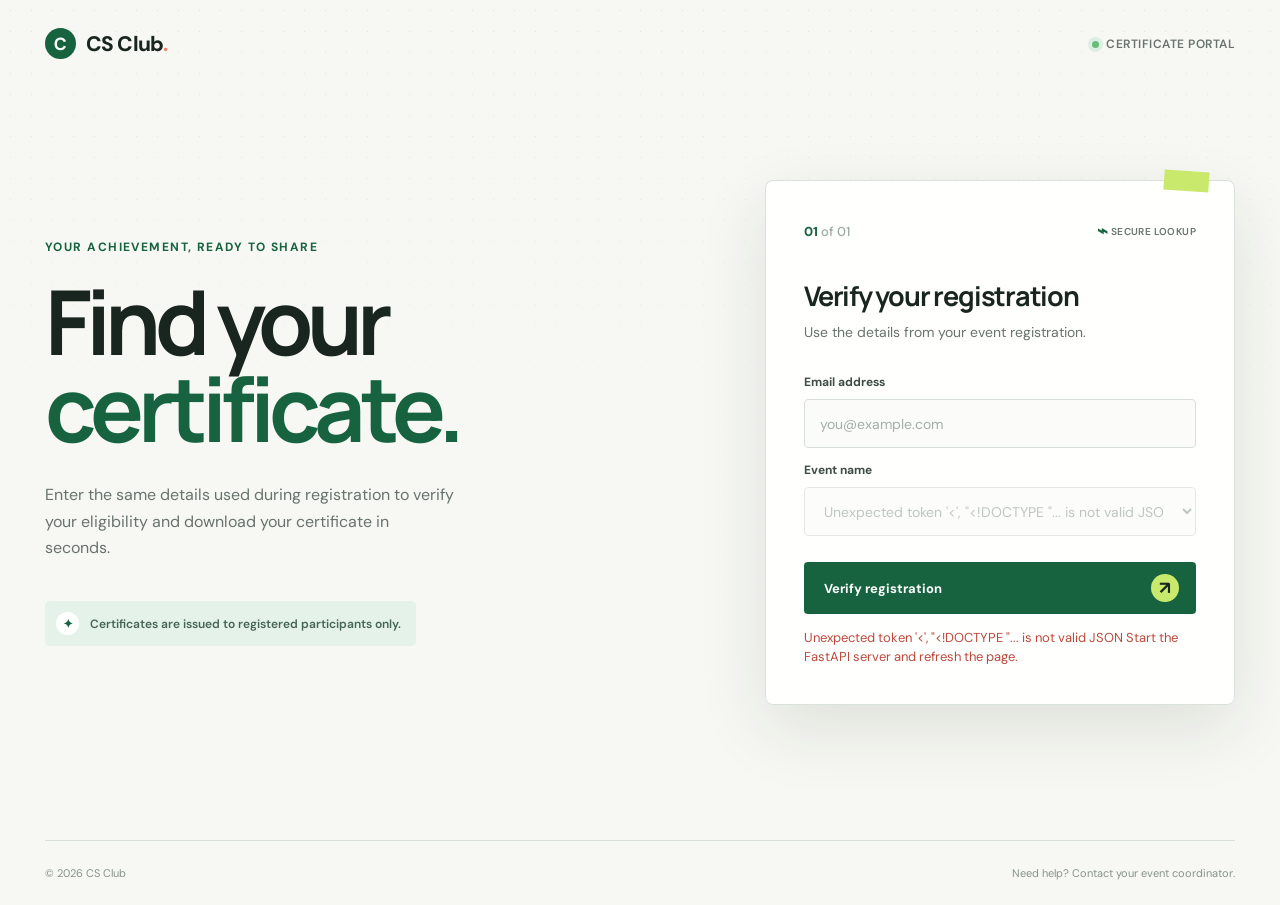
==== frontend/index.html @ 28d8083b "first commit" ====
<!DOCTYPE html>
<html lang="en">

<head>
  <meta charset="UTF-8">
  <meta name="viewport" content="width=device-width, initial-scale=1.0">
  <meta name="description" content="Verify your event registration and download your certificate.">
  <title>Certify | Certificate Portal</title>
  <link rel="preconnect" href="https://fonts.googleapis.com">
  <link rel="preconnect" href="https://fonts.gstatic.com" crossorigin>
  <link
    href="https://fonts.googleapis.com/css2?family=DM+Sans:wght@400;500;600;700&family=Manrope:wght@700;800&display=swap"
    rel="stylesheet">
  <link rel="stylesheet" href="styles.css">
</head>

<body>
  <div class="page-shell">
    <header class="site-header">
      <a class="brand" href="/" aria-label="Certify home">
        <span class="brand-mark" aria-hidden="true">C</span>
        <span>CS Club<span class="brand-dot">.</span></span>
      </a>
      <span class="header-status"><span class="status-dot"></span>Certificate portal</span>
    </header>

    <main class="main-content">
      <section class="intro" aria-labelledby="page-title">
        <p class="eyebrow">Your achievement, ready to share</p>
        <h1 id="page-title">Find your<br><em>certificate.</em></h1>
        <p class="intro-copy">Enter the same details used during registration to verify your eligibility and download
          your certificate in seconds.</p>
        <div class="intro-note">
          <span class="note-icon" aria-hidden="true">✦</span>
          <span>Certificates are issued to registered participants only.</span>
        </div>
      </section>

      <section class="verify-panel" aria-labelledby="verify-title">
        <div class="panel-topline">
          <span class="step-label">01 <span>of 01</span></span>
          <span class="lock-label"><span aria-hidden="true">⌁</span> Secure lookup</span>
        </div>
        <h2 id="verify-title">Verify your registration</h2>
        <p class="panel-copy">Use the details from your event registration.</p>

        <form id="verify-form" novalidate>
          <label for="email">Email address</label>
          <input id="email" name="email" type="email" autocomplete="email" placeholder="you@example.com" required>

          <label for="event">Event name</label>
          <select id="event" name="event" required disabled>
            <option value="">Loading events...</option>
          </select>

          <button class="primary-button" id="verify-button" type="submit">
            <span>Verify registration</span>
            <span class="button-arrow" aria-hidden="true">↗</span>
          </button>
        </form>
        <p id="form-message" class="form-message" role="status" aria-live="polite"></p>

        <div id="result" class="result" hidden>
          <div class="result-heading"><span class="success-icon" aria-hidden="true">✓</span><span>Registration
              verified</span></div>
          <p id="result-message"></p>
          <dl class="result-details">
            <div>
              <dt>Name</dt>
              <dd id="result-name"></dd>
            </div>
            <div>
              <dt>Course</dt>
              <dd id="result-course"></dd>
            </div>
            <div>
              <dt>Rank</dt>
              <dd id="result-rank"></dd>
            </div>
          </dl>
          <button class="download-button" id="download-button" type="button">
            <span aria-hidden="true">↓</span><span>Download certificate</span>
          </button>
        </div>
      </section>
    </main>

    <footer class="site-footer">
      <span>© 2026 CS Club</span>
      <span>Need help? Contact your event coordinator.</span>
    </footer>
  </div>
  <script src="script.js"></script>
</body>

</html>
---- frontend/styles.css ----
:root {
  --ink: #19251f;
  --muted: #68736d;
  --line: #d8dfd9;
  --paper: #f7f8f3;
  --surface: #ffffff;
  --mint: #dcefe4;
  --green: #17633f;
  --lime: #c8e96b;
  --coral: #ef836f;
  --shadow: 0 24px 70px rgba(25, 37, 31, 0.11);
}

* {
  box-sizing: border-box;
}

body {
  margin: 0;
  min-width: 320px;
  color: var(--ink);
  background: var(--paper);
  font-family: "DM Sans", sans-serif;
}

body::before {
  position: fixed;
  inset: 0;
  z-index: -1;
  content: "";
  opacity: .42;
  background-image: radial-gradient(#b8c9bd 0.8px, transparent 0.8px);
  background-size: 21px 21px;
  mask-image: linear-gradient(to bottom, #000, transparent 75%);
}

.page-shell {
  width: min(1190px, calc(100% - 72px));
  margin: 0 auto;
}

.site-header {
  display: flex;
  align-items: center;
  justify-content: space-between;
  padding: 28px 0;
}

.brand {
  display: inline-flex;
  align-items: center;
  gap: 10px;
  color: var(--ink);
  font-size: 21px;
  font-weight: 800;
  letter-spacing: -.04em;
  text-decoration: none;
}

.brand-mark {
  display: grid;
  width: 31px;
  height: 31px;
  place-items: center;
  color: white;
  background: var(--green);
  border-radius: 50%;
  font-family: Manrope, sans-serif;
  font-size: 17px;
}

.brand-dot {
  color: var(--coral);
}

.header-status,
.lock-label {
  color: var(--muted);
  font-size: 12px;
  font-weight: 600;
  letter-spacing: .04em;
  text-transform: uppercase;
}

.status-dot {
  display: inline-block;
  width: 7px;
  height: 7px;
  margin-right: 7px;
  background: #65bd79;
  border-radius: 50%;
  box-shadow: 0 0 0 4px #dcefe4;
}

.main-content {
  display: grid;
  grid-template-columns: minmax(0, 1fr) minmax(380px, 470px);
  align-items: center;
  gap: clamp(60px, 9vw, 140px);
  min-height: calc(100vh - 147px);
  padding: 40px 0 82px;
}

.intro {
  max-width: 530px;
}

.eyebrow {
  margin: 0 0 22px;
  color: var(--green);
  font-size: 12px;
  font-weight: 700;
  letter-spacing: .12em;
  text-transform: uppercase;
}

h1,
h2 {
  margin: 0;
  font-family: Manrope, sans-serif;
  letter-spacing: -.065em;
}

h1 {
  font-size: clamp(54px, 7vw, 90px);
  line-height: .98;
}

h1 em {
  color: var(--green);
  font-style: normal;
}

.intro-copy {
  max-width: 410px;
  margin: 30px 0 0;
  color: var(--muted);
  font-size: 16px;
  line-height: 1.65;
}

.intro-note {
  display: flex;
  align-items: center;
  gap: 11px;
  width: fit-content;
  margin-top: 40px;
  padding: 11px 15px 11px 11px;
  color: #466455;
  background: rgba(220, 239, 228, .7);
  border-radius: 5px;
  font-size: 12px;
  font-weight: 600;
}

.note-icon {
  display: grid;
  width: 23px;
  height: 23px;
  place-items: center;
  color: var(--green);
  background: #fff;
  border-radius: 50%;
}

.verify-panel {
  position: relative;
  padding: 38px;
  background: rgba(255, 255, 255, .92);
  border: 1px solid rgba(216, 223, 217, .9);
  border-radius: 8px;
  box-shadow: var(--shadow);
}

.verify-panel::after {
  position: absolute;
  top: -10px;
  right: 25px;
  width: 45px;
  height: 20px;
  content: "";
  background: var(--lime);
  transform: rotate(4deg);
}

.panel-topline {
  display: flex;
  align-items: center;
  justify-content: space-between;
  margin-bottom: 34px;
}

.step-label {
  color: var(--green);
  font-size: 13px;
  font-weight: 800;
}

.step-label span {
  color: #9ba89f;
  font-weight: 500;
}

.lock-label {
  font-size: 10px;
}

.lock-label span {
  color: var(--green);
  font-size: 18px;
  vertical-align: -2px;
}

h2 {
  font-size: 27px;
  letter-spacing: -.045em;
}

.panel-copy {
  margin: 9px 0 28px;
  color: var(--muted);
  font-size: 14px;
}

form {
  display: grid;
  gap: 9px;
}

label {
  margin-top: 5px;
  color: #3f4c45;
  font-size: 12px;
  font-weight: 700;
}

input,
select {
  width: 100%;
  height: 49px;
  padding: 0 15px;
  color: var(--ink);
  background: #fbfcfa;
  border: 1px solid var(--line);
  border-radius: 4px;
  outline: none;
  font: inherit;
  font-size: 14px;
  transition: border-color .2s, box-shadow .2s;
}

input::placeholder {
  color: #a4aea8;
}

select {
  cursor: pointer;
}

input:focus,
select:focus {
  border-color: var(--green);
  box-shadow: 0 0 0 3px rgba(23, 99, 63, .12);
}

input.invalid,
select.invalid {
  border-color: var(--coral);
}

select:disabled {
  color: #a4aea8;
  cursor: wait;
}

.primary-button,
.download-button {
  display: flex;
  align-items: center;
  justify-content: space-between;
  width: 100%;
  min-height: 52px;
  border: 0;
  border-radius: 4px;
  cursor: pointer;
  font: inherit;
  font-size: 13px;
  font-weight: 700;
  transition: transform .2s, background .2s;
}

.primary-button {
  margin-top: 17px;
  padding: 0 17px 0 20px;
  color: #fff;
  background: var(--green);
}

.primary-button:hover,
.download-button:hover {
  transform: translateY(-2px);
}

.primary-button:hover {
  background: #104d31;
}

.button-arrow {
  display: grid;
  width: 28px;
  height: 28px;
  place-items: center;
  color: var(--ink);
  background: var(--lime);
  border-radius: 50%;
  font-size: 18px;
}

.form-message {
  min-height: 20px;
  margin: 15px 0 0;
  font-size: 13px;
  line-height: 1.4;
}

.form-message.error {
  color: #bc493c;
}

.form-message.success {
  color: var(--green);
}

.result {
  margin-top: 24px;
  padding-top: 23px;
  border-top: 1px solid var(--line);
  animation: reveal .35s ease-out;
}

.result-heading {
  display: flex;
  align-items: center;
  gap: 9px;
  color: var(--green);
  font-size: 14px;
  font-weight: 800;
}

.success-icon {
  display: grid;
  width: 23px;
  height: 23px;
  place-items: center;
  color: #fff;
  background: var(--green);
  border-radius: 50%;
}

.result p {
  margin: 9px 0 17px;
  color: var(--muted);
  font-size: 13px;
}

.result-details {
  display: grid;
  grid-template-columns: 1fr 1fr;
  gap: 14px 20px;
  margin: 0 0 20px;
}

.result-details div:last-child {
  grid-column: span 2;
}

dt {
  margin-bottom: 3px;
  color: #849088;
  font-size: 10px;
  font-weight: 700;
  letter-spacing: .07em;
  text-transform: uppercase;
}

dd {
  margin: 0;
  font-size: 13px;
  font-weight: 700;
  overflow-wrap: anywhere;
}

.download-button {
  justify-content: center;
  gap: 10px;
  color: var(--ink);
  background: var(--lime);
}

.download-button:hover {
  background: #bce35b;
}

.download-button:disabled,
.primary-button:disabled {
  cursor: wait;
  opacity: .65;
  transform: none;
}

.site-footer {
  display: flex;
  justify-content: space-between;
  padding: 25px 0;
  color: #87928b;
  border-top: 1px solid var(--line);
  font-size: 11px;
}

@keyframes reveal {
  from {
    opacity: 0;
    transform: translateY(8px);
  }

  to {
    opacity: 1;
    transform: translateY(0);
  }
}

@media (max-width: 760px) {
  .page-shell {
    width: min(100% - 36px, 540px);
  }

  .site-header {
    padding: 20px 0;
  }

  .header-status {
    display: none;
  }

  .main-content {
    display: block;
    min-height: auto;
    padding: 54px 0 65px;
  }

  .intro {
    margin-bottom: 48px;
  }

  h1 {
    font-size: clamp(52px, 16vw, 76px);
  }

  .intro-copy {
    margin-top: 22px;
  }

  .intro-note {
    margin-top: 27px;
  }

  .verify-panel {
    padding: 27px 22px;
  }

  .site-footer {
    gap: 20px;
    flex-direction: column;
  }
}

@media (max-width: 430px) {
  .page-shell {
    width: min(100% - 28px, 390px);
  }

  .main-content {
    padding-top: 38px;
  }

  .verify-panel {
    padding: 24px 18px;
  }

  .panel-topline {
    margin-bottom: 27px;
  }

  h2 {
    font-size: 24px;
  }

  .result-details {
    grid-template-columns: 1fr;
  }

  .result-details div:last-child {
    grid-column: auto;
  }
}
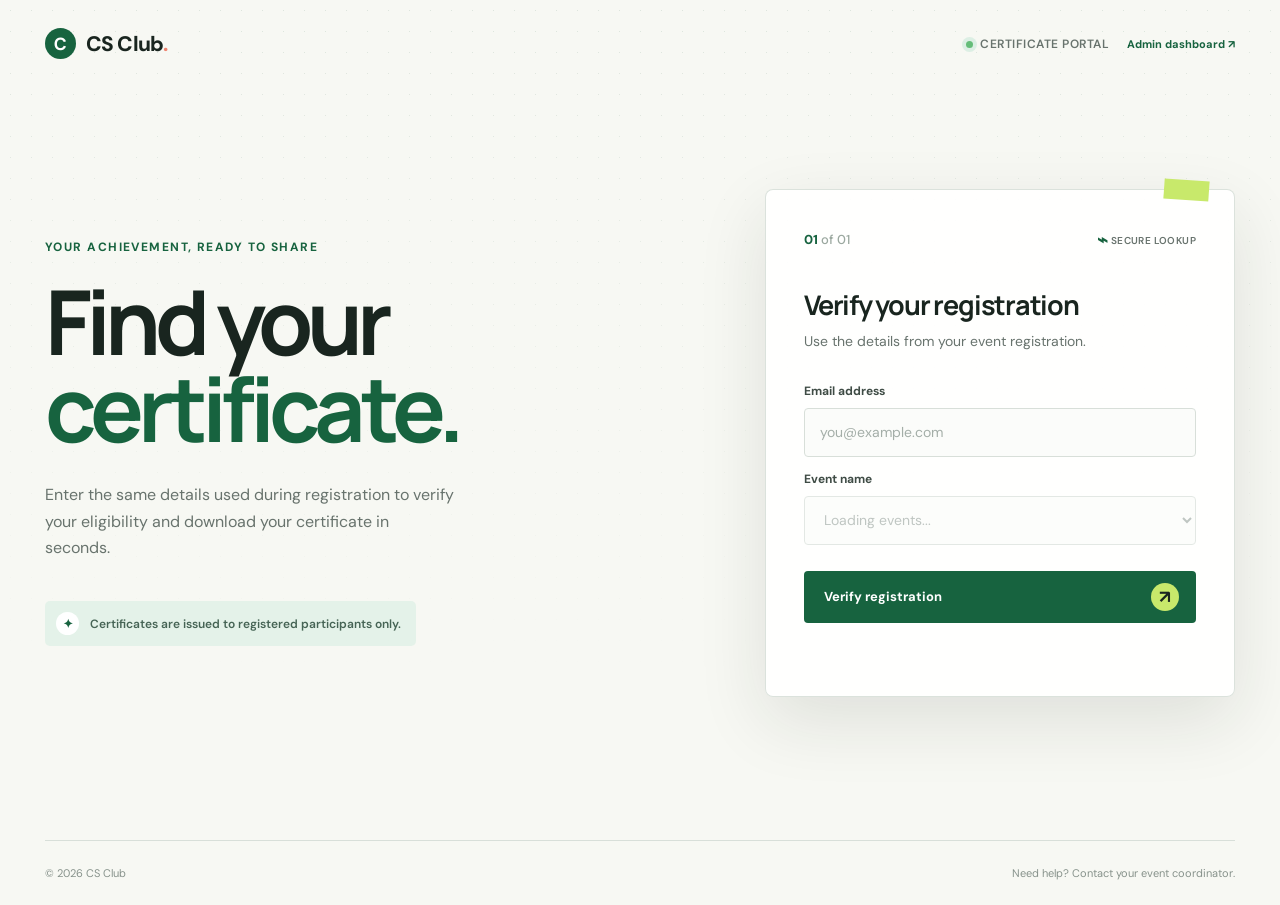
==== commit a76aa440: "add dashboard for manual" ====
--- a/frontend/index.html
+++ b/frontend/index.html
@@ -21,7 +21,8 @@
         <span class="brand-mark" aria-hidden="true">C</span>
         <span>CS Club<span class="brand-dot">.</span></span>
       </a>
-      <span class="header-status"><span class="status-dot"></span>Certificate portal</span>
+      <div class="header-actions"><span class="header-status"><span class="status-dot"></span>Certificate
+          portal</span><a class="admin-link" href="admin.html">Admin dashboard ↗</a></div>
     </header>
 
     <main class="main-content">
--- a/frontend/styles.css
+++ b/frontend/styles.css
@@ -82,6 +82,19 @@
   text-transform: uppercase;
 }
 
+.header-actions {
+  display: flex;
+  align-items: center;
+  gap: 18px;
+}
+
+.admin-link {
+  color: var(--green);
+  font-size: 11px;
+  font-weight: 700;
+  text-decoration: none;
+}
+
 .status-dot {
   display: inline-block;
   width: 7px;
@@ -408,6 +421,26 @@
   transform: none;
 }
 
+.primary-button.is-loading .button-arrow,
+.download-button.is-loading > span:first-child {
+  width: 18px;
+  height: 18px;
+  border: 2px solid currentColor;
+  border-right-color: transparent;
+  border-radius: 50%;
+  font-size: 0;
+  animation: spin .7s linear infinite;
+}
+
+.primary-button.is-loading .button-arrow {
+  color: var(--ink);
+  background: var(--lime);
+}
+
+.download-button.is-loading > span:first-child {
+  color: var(--ink);
+}
+
 .site-footer {
   display: flex;
   justify-content: space-between;
@@ -429,6 +462,12 @@
   }
 }
 
+@keyframes spin {
+  to {
+    transform: rotate(360deg);
+  }
+}
+
 @media (max-width: 760px) {
   .page-shell {
     width: min(100% - 36px, 540px);
@@ -440,6 +479,10 @@
 
   .header-status {
     display: none;
+  }
+
+  .header-actions {
+    gap: 0;
   }
 
   .main-content {
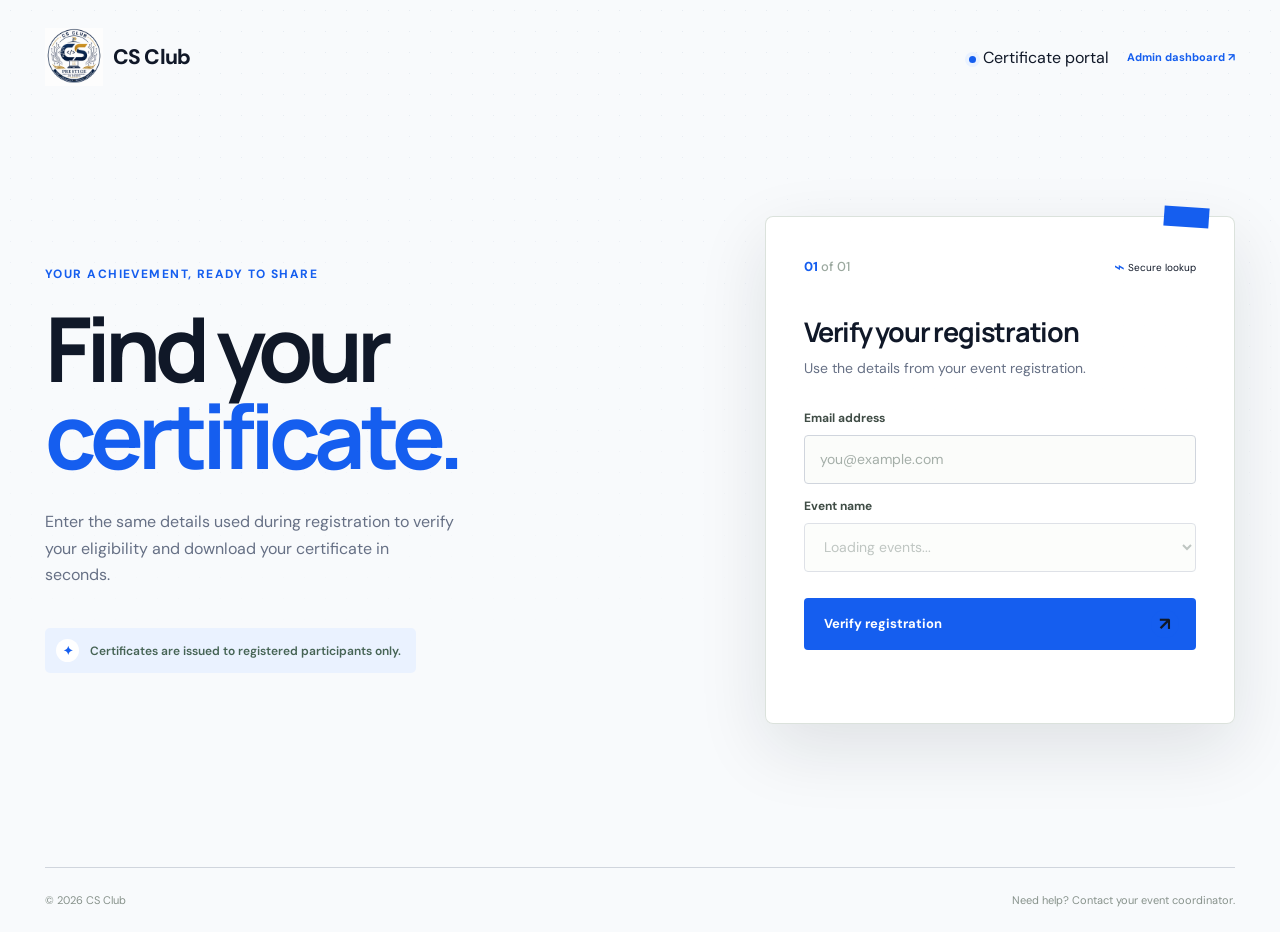
==== commit 3001103e: "change colors" ====
--- a/frontend/index.html
+++ b/frontend/index.html
@@ -17,9 +17,9 @@
 <body>
   <div class="page-shell">
     <header class="site-header">
-      <a class="brand" href="/" aria-label="Certify home">
-        <span class="brand-mark" aria-hidden="true">C</span>
-        <span>CS Club<span class="brand-dot">.</span></span>
+      <a class="brand" href="/" aria-label="CS Club certificate portal home">
+        <img class="brand-logo" src="../logo.jpg" alt="CS Club logo">
+        <span>CS Club</span>
       </a>
       <div class="header-actions"><span class="header-status"><span class="status-dot"></span>Certificate
           portal</span><a class="admin-link" href="admin.html">Admin dashboard ↗</a></div>
--- a/frontend/styles.css
+++ b/frontend/styles.css
@@ -1,14 +1,14 @@
 :root {
-  --ink: #19251f;
-  --muted: #68736d;
-  --line: #d8dfd9;
-  --paper: #f7f8f3;
+  --ink: #101828;
+  --muted: #667085;
+  --line: #d0d5dd;
+  --paper: #f8fafc;
   --surface: #ffffff;
-  --mint: #dcefe4;
-  --green: #17633f;
-  --lime: #c8e96b;
-  --coral: #ef836f;
-  --shadow: 0 24px 70px rgba(25, 37, 31, 0.11);
+  --mint: #eaf2ff;
+  --green: #155eef;
+  --lime: #155eef;
+  --coral: #155eef;
+  --shadow: 0 24px 70px rgba(16, 24, 40, 0.11);
 }
 
 * {
@@ -29,7 +29,7 @@
   z-index: -1;
   content: "";
   opacity: .42;
-  background-image: radial-gradient(#b8c9bd 0.8px, transparent 0.8px);
+  background-image: radial-gradient(#cbd5e1 0.8px, transparent 0.8px);
   background-size: 21px 21px;
   mask-image: linear-gradient(to bottom, #000, transparent 75%);
 }
@@ -57,29 +57,11 @@
   text-decoration: none;
 }
 
-.brand-mark {
-  display: grid;
-  width: 31px;
-  height: 31px;
-  place-items: center;
-  color: white;
-  background: var(--green);
-  border-radius: 50%;
-  font-family: Manrope, sans-serif;
-  font-size: 17px;
-}
-
-.brand-dot {
-  color: var(--coral);
-}
-
-.header-status,
-.lock-label {
-  color: var(--muted);
-  font-size: 12px;
-  font-weight: 600;
-  letter-spacing: .04em;
-  text-transform: uppercase;
+.brand-logo {
+  display: block;
+  width: 58px;
+  height: 58px;
+  object-fit: contain;
 }
 
 .header-actions {
@@ -100,9 +82,9 @@
   width: 7px;
   height: 7px;
   margin-right: 7px;
-  background: #65bd79;
+  background: var(--green);
   border-radius: 50%;
-  box-shadow: 0 0 0 4px #dcefe4;
+  box-shadow: 0 0 0 4px var(--mint);
 }
 
 .main-content {
@@ -160,7 +142,7 @@
   margin-top: 40px;
   padding: 11px 15px 11px 11px;
   color: #466455;
-  background: rgba(220, 239, 228, .7);
+  background: var(--mint);
   border-radius: 5px;
   font-size: 12px;
   font-weight: 600;
@@ -273,7 +255,7 @@
 input:focus,
 select:focus {
   border-color: var(--green);
-  box-shadow: 0 0 0 3px rgba(23, 99, 63, .12);
+  box-shadow: 0 0 0 3px rgba(21, 94, 239, .14);
 }
 
 input.invalid,
@@ -315,7 +297,7 @@
 }
 
 .primary-button:hover {
-  background: #104d31;
+  background: #004eeb;
 }
 
 .button-arrow {
@@ -337,7 +319,7 @@
 }
 
 .form-message.error {
-  color: #bc493c;
+  color: #b42318;
 }
 
 .form-message.success {
@@ -411,7 +393,7 @@
 }
 
 .download-button:hover {
-  background: #bce35b;
+  background: #004eeb;
 }
 
 .download-button:disabled,
@@ -422,7 +404,7 @@
 }
 
 .primary-button.is-loading .button-arrow,
-.download-button.is-loading > span:first-child {
+.download-button.is-loading>span:first-child {
   width: 18px;
   height: 18px;
   border: 2px solid currentColor;
@@ -437,7 +419,7 @@
   background: var(--lime);
 }
 
-.download-button.is-loading > span:first-child {
+.download-button.is-loading>span:first-child {
   color: var(--ink);
 }
 
